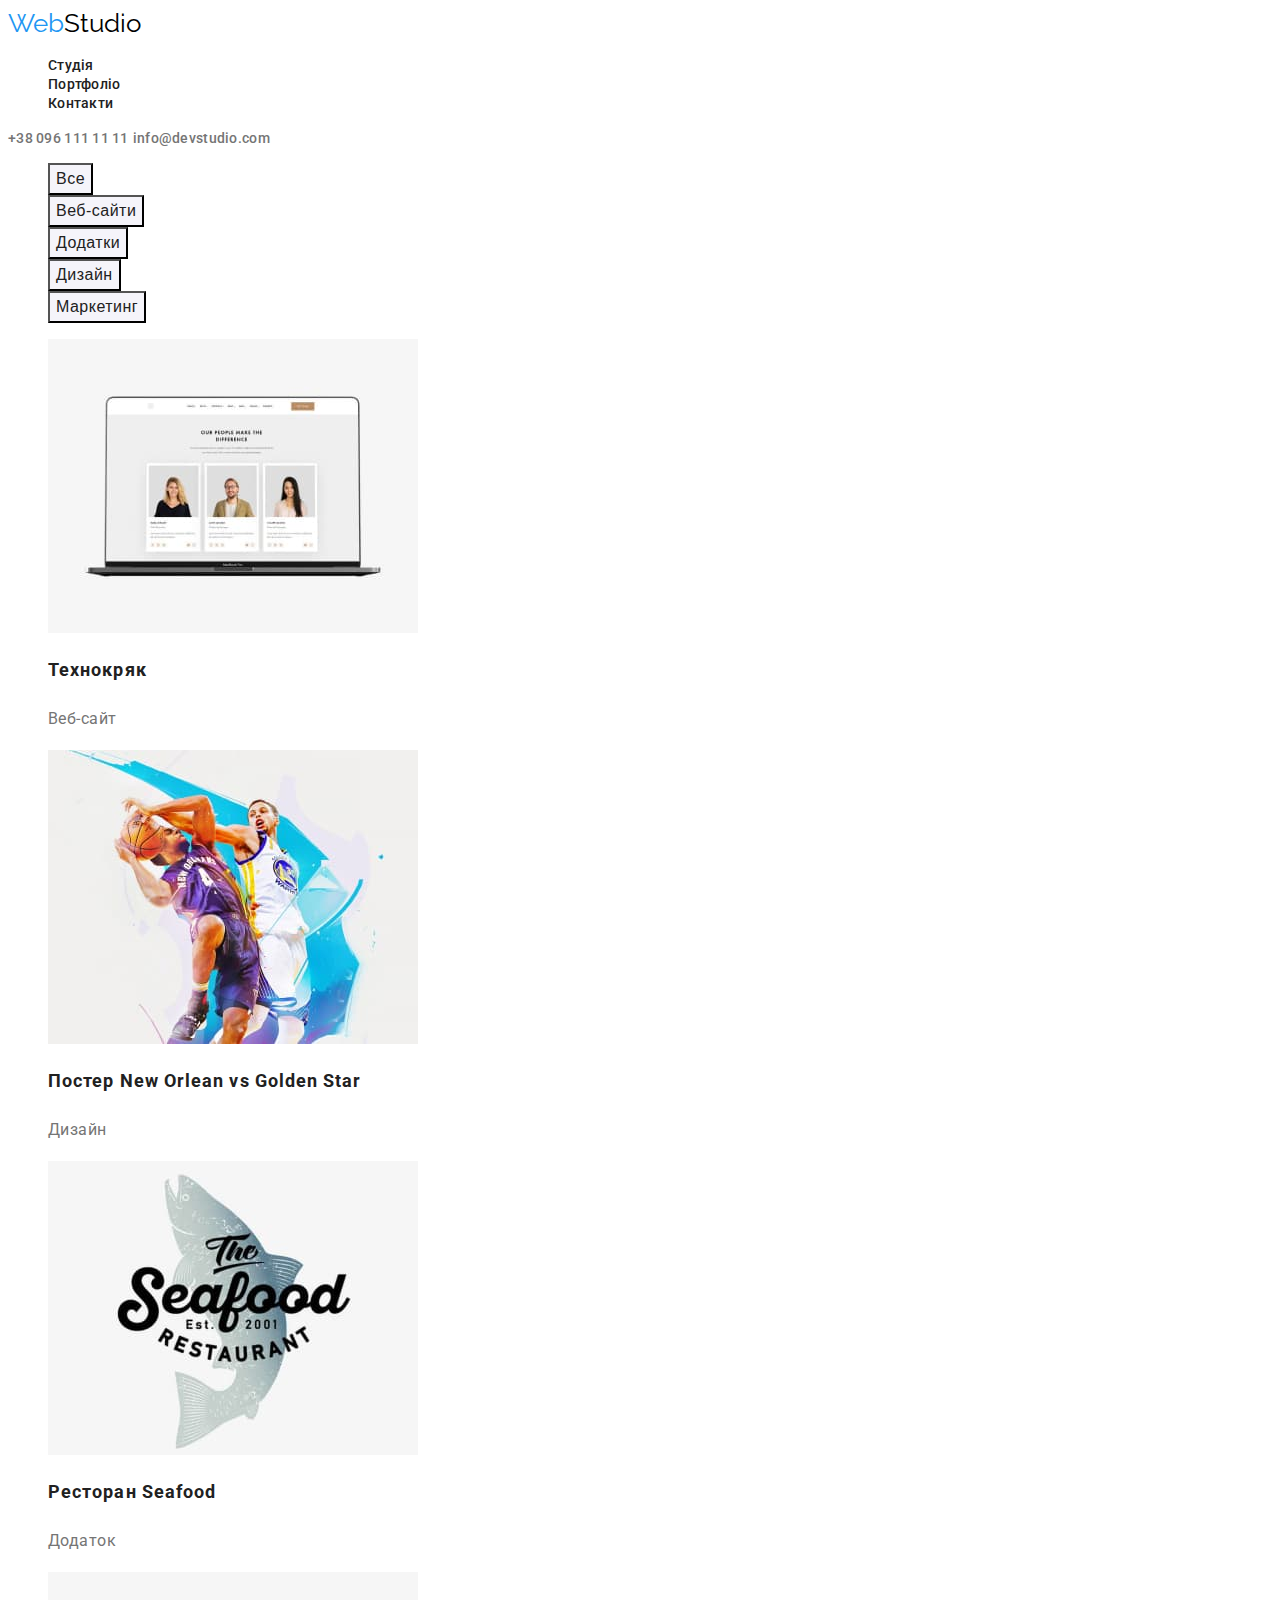
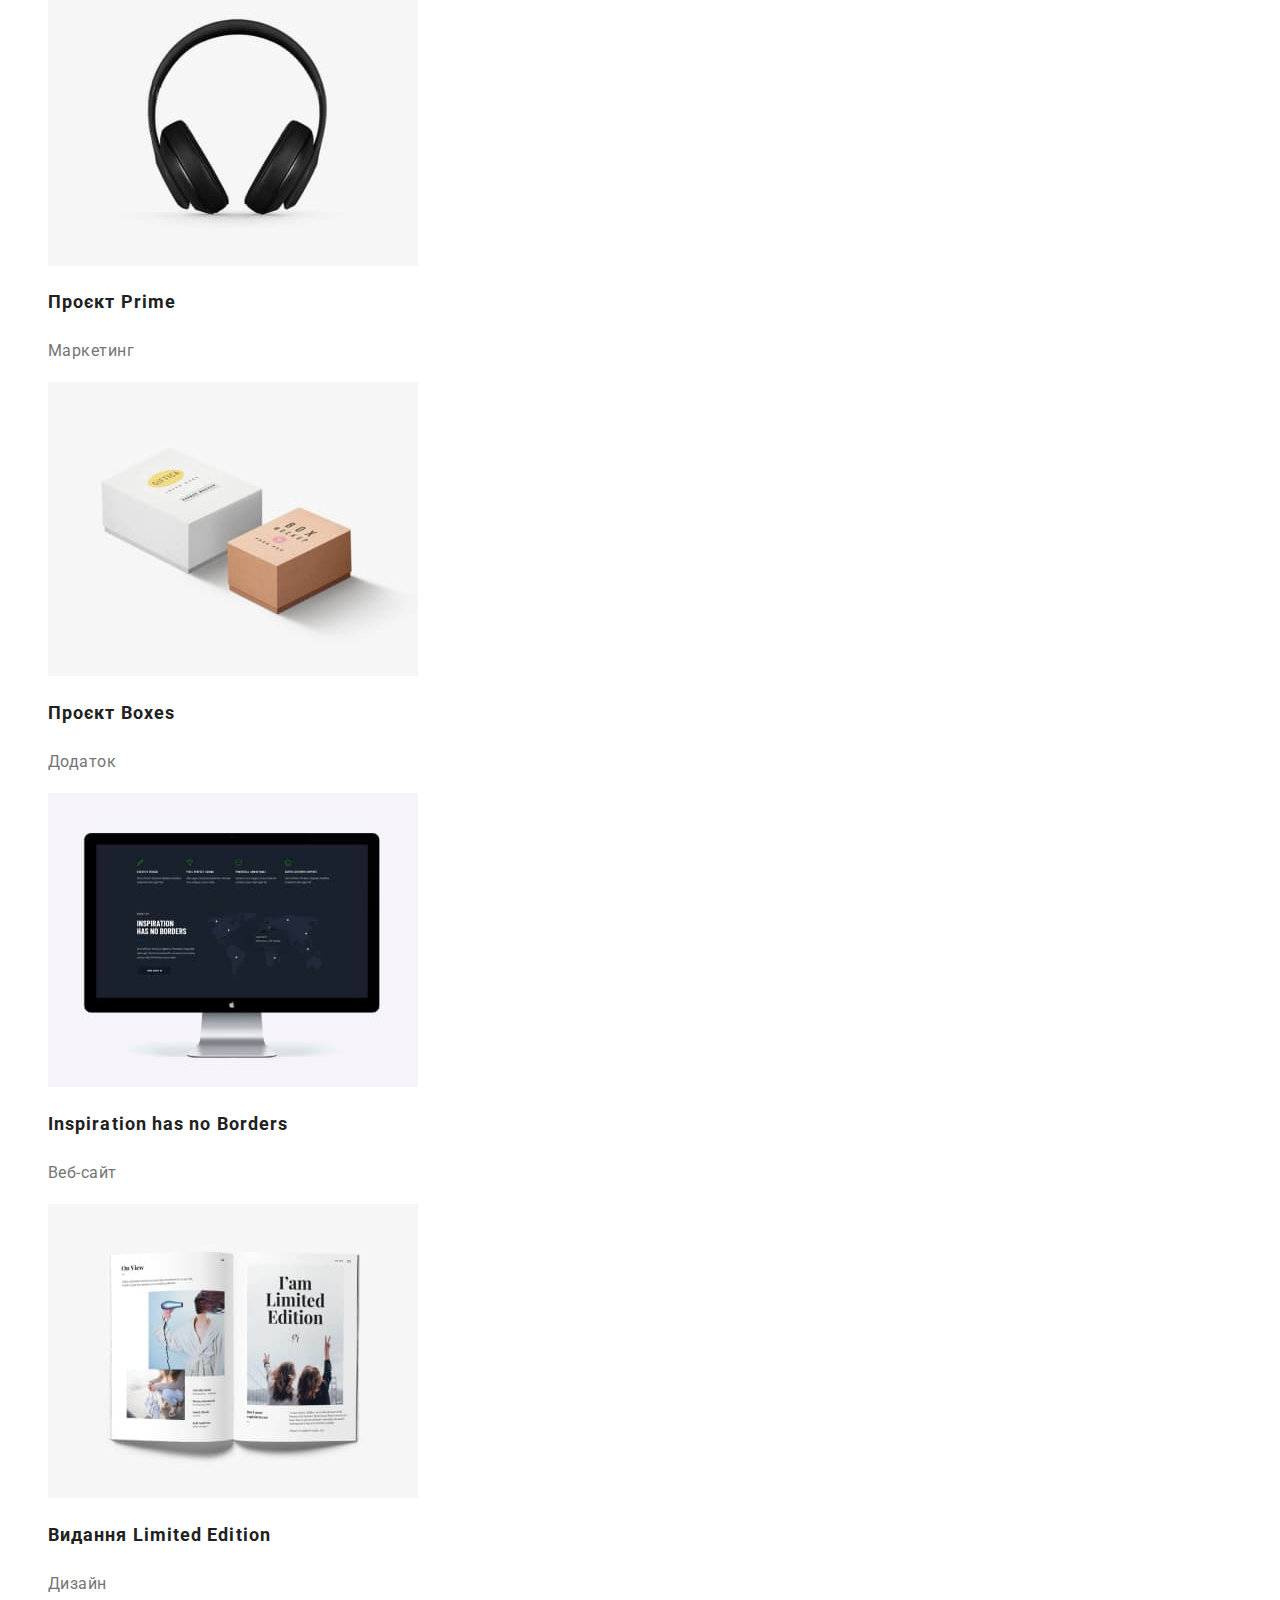
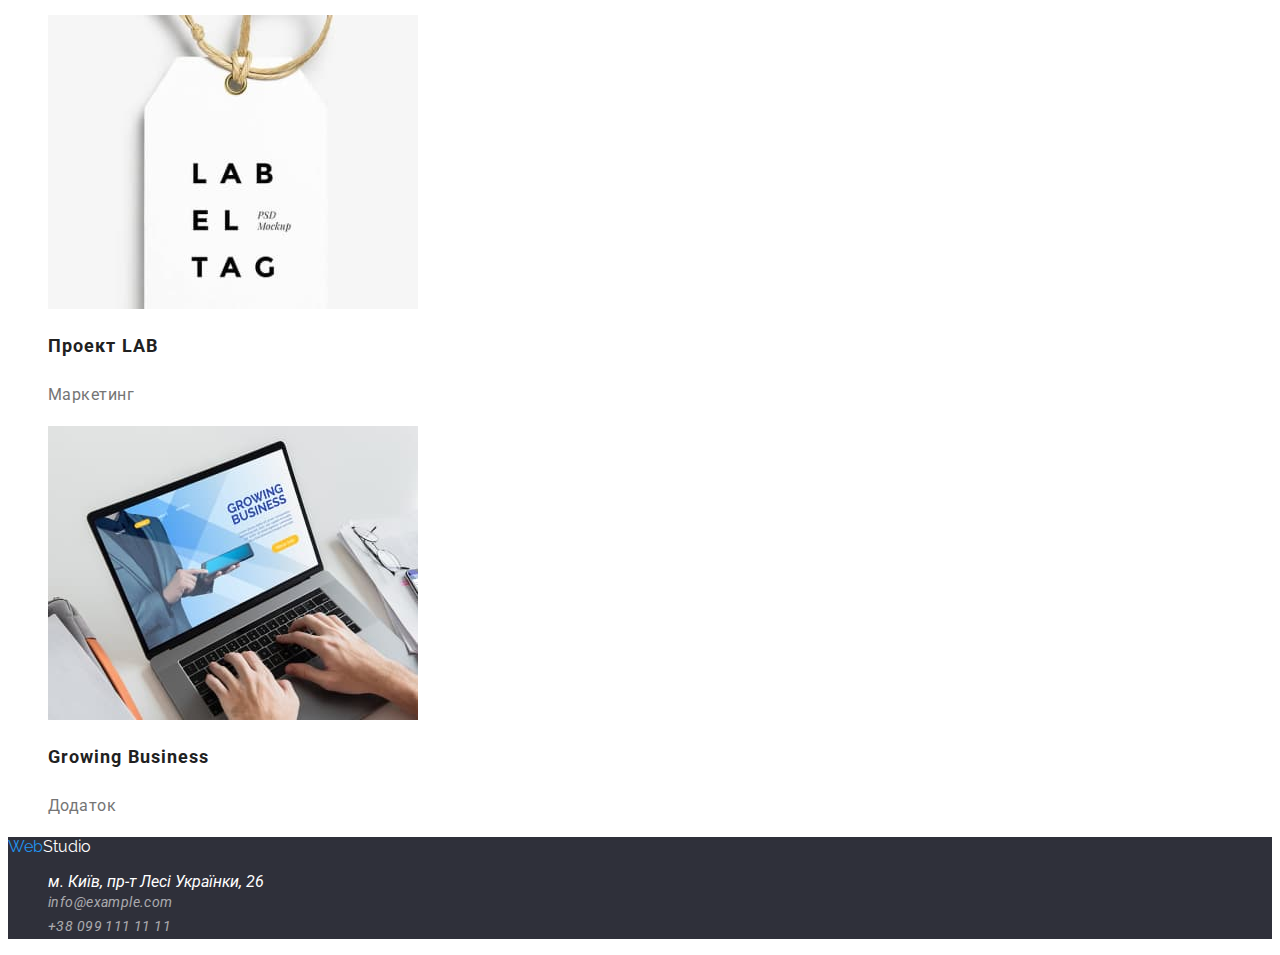
==== portfolio.html @ bb92b0ab "Add files via upload" ====
<!DOCTYPE html>
<html lang="uk">
<head>
    <meta charset="UTF-8">
    <meta http-equiv="X-UA-Compatible" content="IE=edge">
    <meta name="viewport" content="width=device-width, initial-scale=1.0">
    <title>WebStudio</title>
    <link rel="stylesheet" href="./css/styles.css">
    <link href="https://fonts.googleapis.com/css2?family=Raleway:wght@700&family=Roboto:wght@400;500;700;900&display=swap" rel="stylesheet">
</head>
<body>
    <header class="top-page">
        <nav class="page-nav">
            <a href="./index.html" class="logo"><span class="web">Web</span>Studio</a>
            <ul>
                <li><a class="item-nav" href="./index.html">Студія</a></li>
                <li><a class="item-nav" href="./portfolio.html">Портфоліо</a></li>
                <li><a class="item-nav" href="">Контакти</a></li>
            </ul>
        </nav>
        <a class="address-nav" href="tel:+380961111111">+38 096 111 11 11</a>
        <a class="address-nav" href="mailto:info@devstudio.com">info@devstudio.com</a>
    </header>
    <main>
        <section>
            <h1 class="projects">Проекти</h1>
            <ul>
                <li><button type="button" class="project-button">Все</button></li>
                <li><button type="button" class="project-button">Веб-сайти</button></li>
                <li><button type="button" class="project-button">Додатки</button></li>
                <li><button type="button" class="project-button">Дизайн</button></li>
                <li><button type="button" class="project-button">Маркетинг</button></li>

            </ul>
            <ul>
                <li>
                    <img src="./images/note (1).jpg" alt="computer">
                    <h2 class="project-name">Технокряк</h2>
                    <p class="project-text">Веб-сайт</p>
                </li>
                <li>
                    <img src="./images/basket.jpg" alt="basketball-team">
                    <h2 class="project-name">Постер New Orlean vs Golden Star</h2>
                    <p class="project-text">Дизайн</p>
                </li>
                <li>
                    <img src="./images/seafood.jpg" alt="seafood-restaurant">
                    <h2 class="project-name">Ресторан Seafood</h2>
                    <p class="project-text">Додаток</p>
                </li>
                <li>
                    <img src="./images/headphone.jpg" alt="headphone">
                    <h2 class="project-name">Проєкт Prime</h2>
                    <p class="project-text">Маркетинг</p>
                </li>
                <li>
                    <img src="./images/box.jpg" alt="boxes">
                    <h2 class="project-name">Проєкт Boxes</h2>
                    <p class="project-text">Додаток</p>
                </li>
                <li>
                    <img src="./images/screen.jpg" alt="screen">
                    <h2 class="project-name">Inspiration has no Borders</h2>
                    <p class="project-text">Веб-сайт</p>
                </li>
                <li>
                    <img src="./images/note (7).jpg" alt="journal">
                    <h2 class="project-name">Видання Limited Edition</h2>
                    <p class="project-text">Дизайн</p>
                </li>
                <li>
                    <img src="./images/journal.jpg" alt="label">
                    <h2 class="project-name">Проект LAB</h2>
                    <p class="project-text">Маркетинг</p>
                </li>
                <li>
                    <img src="./images/note (9).jpg" alt="computer">
                    <h2 class="project-name">Growing Business</h2>
                    <p class="project-text">Додаток</p>
                </li>
            </ul>
        </section>
    </main>
    <footer class="end-page">
        <a class="logo-footer" href="./index.html"><span class="web">Web</span>Studio</a>
        <div>
            <address>
                <ul>
                    <li><a class="address-f" href="">м. Київ, пр-т Лесі Українки, 26 </a></li>
                    <li><a class="address" href="mailto:info@example.com">info@example.com</a></li>
                    <li><a class="address" href="tell:+380991111111">+38 099 111 11 11</a></li>
                </ul>
            </address>
        </div>
    </footer> 
    
</body>
</html>
---- css/styles.css ----
:root{
    --text-color: #757575;
    --title-color:#212121;
    --main-background-color:#F5F5F5;
    --second-background-color:#F5F4FA;
    --brand-color: #2196F3;
    --brandnew-color: #2F303A;
    --hero-text-color: #FFFFFF;
    --logo-color:#000000;

}
ul{
    list-style: none;
}
.logo {
    color: var(--logo-color);
    text-decoration: none;
    font-family: 'Raleway';
    font-size: 26px;
    line-height: 1.2;
}
.web {
    color: var(--brand-color);
}
body{
    font-family: 'Roboto', sans-serif;
    color: var(--title-color);
}
/* header */

.item-nav {
    color: var(--title-color);
    text-decoration: none;
    font-weight: 500;
    font-size: 14px;
    line-height:1.14;
    letter-spacing: 0.02em;

}
.item-nav:hover,
.item-nav:focus{
    color: var(--brand-color);
}
.address-nav{
    color: var(--text-color);
    text-decoration: none;
    font-weight: 500;
    font-size: 14px;
    line-height:1.14;
    letter-spacing: 0.02em;

}
.address-nav:hover,
.address-nav:focus {
    color: var(--brand-color);
}
/* hero-page */
.hero-page {
    background-color: var(--brandnew-color)
}
.main-title {
    color: var(--hero-text-color);
    font-weight: 900;
    font-size: 44px;
    line-height: 1.36;
    text-align: center;
    letter-spacing: 0.06em;
    text-transform: uppercase;

}
.buy-button {
    color: var(--hero-text-color);
    background-color: var(--brand-color);
    font-weight: 700;
    font-size: 16px;
    line-height: 1.87;
    display: flex;
    align-items: center;
    text-align: center;
    letter-spacing: 0.06em;
}
/* main index*/
.features {
    display: none;
}
.feature {
    font-weight: 700;
    font-size: 14px;
    line-height: 1.14;
    letter-spacing: 0.03em;
    text-transform: uppercase;  
}
.description{
    font-size: 14px;
    line-height: 1.71;
    letter-spacing: 0.03em;
}
.example{
    font-weight: 700;
    font-size: 36px;
    line-height: 1.16;
    text-align: center;
    letter-spacing: 0.03em;
}
.team{
    font-weight: 700;
    font-size: 36px;
    line-height: 1.16;
    text-align: center;
    letter-spacing: 0.03em;
}
.person{
    font-weight: 500;
    font-size: 16px;
    line-height: 1.18;
    text-align: center;
    letter-spacing: 0.03em;
}
.position{
    font-weight: 500;
    font-size: 16px;
    line-height: 1.18;
    text-align: center;
    letter-spacing: 0.03em; 
}

.text {
    color: var(--text-color);
}
.title {
    color: var(--title-color);
}
/* footer */
.address{
    color: rgba(255, 255, 255, 0.6);
    text-decoration: none;
    font-size: 14px;
    line-height: 1.71;
    letter-spacing: 0.03em;

}
.address-f {
    text-decoration: none;
    color: var(--hero-text-color);
}
.end-page{
    background-color: var(--brandnew-color);
}
.logo-footer{
    text-decoration: none;
    color: var(--hero-text-color);
    font-family: 'Raleway'
    
}
.
/* портфоліо */

.projects{
    display: none;
}



.projects{
    display: none;
}
.text-button{
    color: var(--title-color);
}
.project-button {
    background-color: var(--second-background-color);
    color: var(--title-color);
    font-weight: 500;
    font-size: 16px;
    line-height: 1.62;
    text-align: center;
    letter-spacing: 0.03em;
    cursor: pointer;
}
.project-button:hover,
.project-button:focus {
    background-color: var(--brand-color);
    color: var(--hero-text-color);
}
.project-name{
    font-weight: 700;
    font-size: 18px;
    line-height: 36px;
    letter-spacing: 0.06em;
    color: var(--title-color);
}
.project-text{
    font-weight: 400;
    font-size: 16px;
    line-height: 30px;
    letter-spacing: 0.03em;
    color: var(--text-color);
}
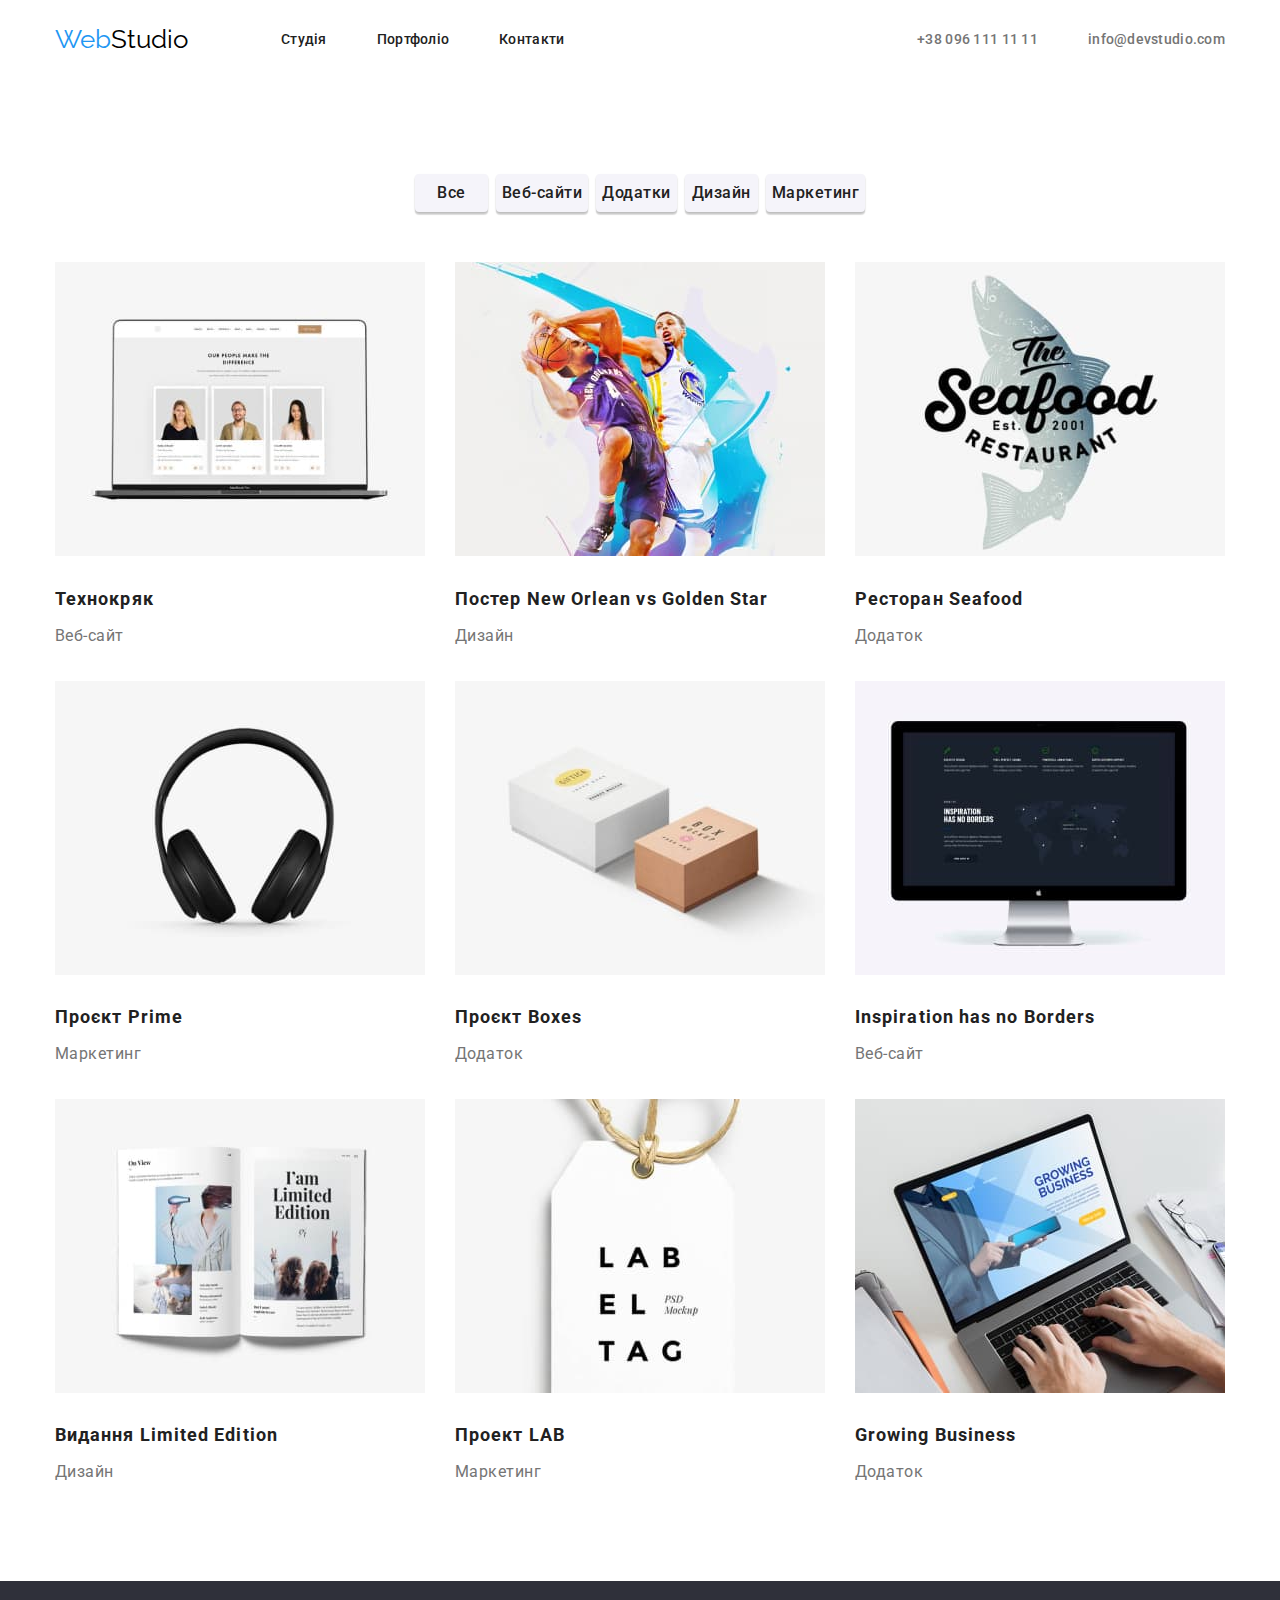
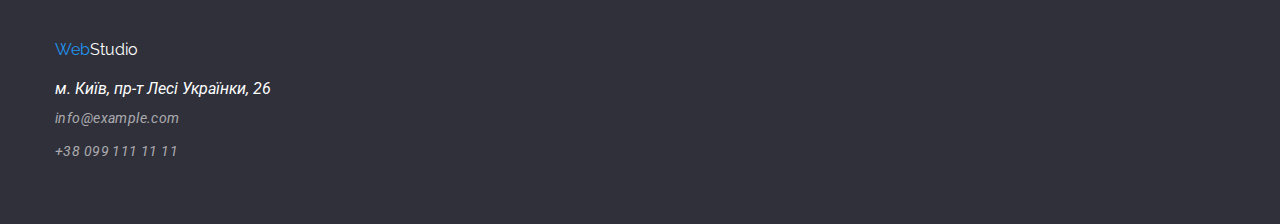
==== commit fbe98e1e: "доробив" ====
--- a/portfolio.html
+++ b/portfolio.html
@@ -5,92 +5,100 @@
     <meta http-equiv="X-UA-Compatible" content="IE=edge">
     <meta name="viewport" content="width=device-width, initial-scale=1.0">
     <title>WebStudio</title>
+    <link rel="stylesheet" href="https://cdnjs.cloudflare.com/ajax/libs/modern-normalize/1.1.0/modern-normalize.min.css">
+    <link href="https://fonts.googleapis.com/css2?family=Raleway:wght@700&family=Roboto:wght@400;500;700;900&display=swap" rel="stylesheet">
     <link rel="stylesheet" href="./css/styles.css">
-    <link href="https://fonts.googleapis.com/css2?family=Raleway:wght@700&family=Roboto:wght@400;500;700;900&display=swap" rel="stylesheet">
 </head>
 <body>
-    <header class="top-page">
-        <nav class="page-nav">
-            <a href="./index.html" class="logo"><span class="web">Web</span>Studio</a>
-            <ul>
-                <li><a class="item-nav" href="./index.html">Студія</a></li>
-                <li><a class="item-nav" href="./portfolio.html">Портфоліо</a></li>
-                <li><a class="item-nav" href="">Контакти</a></li>
+    <header class="header-page">
+        <div class="container">
+            <nav class="page-nav">
+                <a href="./index.html" class="logo"><span class="web">Web</span>Studio</a>
+                <ul class="list">
+                    <li class="nav-list"><a class="item" href="./index.html">Студія</a></li>
+                    <li class="nav-list"><a class="item" href="./portfolio.html">Портфоліо</a></li>
+                    <li class="nav-list"><a class="item" href="">Контакти</a></li>
+                </ul>
+            </nav>
+            <ul class="address">
+                <li class="address-list"><a class="address-nav" href="tel:+380961111111">+38 096 111 11 11</a></li>
+                <li class="address-list"><a class="address-nav" href="mailto:info@devstudio.com">info@devstudio.com</a></li>
             </ul>
-        </nav>
-        <a class="address-nav" href="tel:+380961111111">+38 096 111 11 11</a>
-        <a class="address-nav" href="mailto:info@devstudio.com">info@devstudio.com</a>
+        </div>
     </header>
     <main>
-        <section>
-            <h1 class="projects">Проекти</h1>
-            <ul>
-                <li><button type="button" class="project-button">Все</button></li>
-                <li><button type="button" class="project-button">Веб-сайти</button></li>
-                <li><button type="button" class="project-button">Додатки</button></li>
-                <li><button type="button" class="project-button">Дизайн</button></li>
-                <li><button type="button" class="project-button">Маркетинг</button></li>
+        <section class="section">
+            <div class="container">
+                <h1 class="projects">Проекти</h1>
+            <ul class="project-list">
+                <li class="item"><button type="button" class="project-button">Все</button></li>
+                <li class="item"><button type="button" class="project-button">Веб-сайти</button></li>
+                <li class="item"><button type="button" class="project-button">Додатки</button></li>
+                <li class="item"><button type="button" class="project-button">Дизайн</button></li>
+                <li class="item"><button type="button" class="project-button">Маркетинг</button></li>
 
             </ul>
-            <ul>
-                <li>
+            <ul class="picture-list">
+                <li class="picture">
                     <img src="./images/note (1).jpg" alt="computer">
                     <h2 class="project-name">Технокряк</h2>
                     <p class="project-text">Веб-сайт</p>
                 </li>
-                <li>
+                <li class="picture">
                     <img src="./images/basket.jpg" alt="basketball-team">
                     <h2 class="project-name">Постер New Orlean vs Golden Star</h2>
                     <p class="project-text">Дизайн</p>
                 </li>
-                <li>
+                <li class="picture">
                     <img src="./images/seafood.jpg" alt="seafood-restaurant">
                     <h2 class="project-name">Ресторан Seafood</h2>
                     <p class="project-text">Додаток</p>
                 </li>
-                <li>
+                <li class="picture">
                     <img src="./images/headphone.jpg" alt="headphone">
                     <h2 class="project-name">Проєкт Prime</h2>
                     <p class="project-text">Маркетинг</p>
                 </li>
-                <li>
+                <li class="picture">
                     <img src="./images/box.jpg" alt="boxes">
                     <h2 class="project-name">Проєкт Boxes</h2>
                     <p class="project-text">Додаток</p>
                 </li>
-                <li>
+                <li class="picture">
                     <img src="./images/screen.jpg" alt="screen">
                     <h2 class="project-name">Inspiration has no Borders</h2>
                     <p class="project-text">Веб-сайт</p>
                 </li>
-                <li>
+                <li class="picture">
                     <img src="./images/note (7).jpg" alt="journal">
                     <h2 class="project-name">Видання Limited Edition</h2>
                     <p class="project-text">Дизайн</p>
                 </li>
-                <li>
+                <li class="picture">
                     <img src="./images/journal.jpg" alt="label">
                     <h2 class="project-name">Проект LAB</h2>
                     <p class="project-text">Маркетинг</p>
                 </li>
-                <li>
+                <li class="picture">
                     <img src="./images/note (9).jpg" alt="computer">
                     <h2 class="project-name">Growing Business</h2>
                     <p class="project-text">Додаток</p>
                 </li>
             </ul>
         </section>
+            </div>
     </main>
     <footer class="end-page">
-        <a class="logo-footer" href="./index.html"><span class="web">Web</span>Studio</a>
-        <div>
-            <address>
-                <ul>
-                    <li><a class="address-f" href="">м. Київ, пр-т Лесі Українки, 26 </a></li>
-                    <li><a class="address" href="mailto:info@example.com">info@example.com</a></li>
-                    <li><a class="address" href="tell:+380991111111">+38 099 111 11 11</a></li>
-                </ul>
-            </address>
+        <div class="container footer">
+            <a class="logo-footer" href="./index.html"><span class="web">Web</span>Studio</a>
+                <address>
+                    <ul class="list">
+                        <li class="list-address"><a class="address-f" href="">м. Київ, пр-т Лесі Українки, 26 </a></li>
+                        <li class="list-address"><a class="address-footer" href="mailto:info@example.com">info@example.com</a></li>
+                        <li class="list-address"><a class="address-footer" href="tell:+380991111111">+38 099 111 11 11</a></li>
+                    </ul>
+                </address>
+    
         </div>
     </footer> 
     
--- a/css/styles.css
+++ b/css/styles.css
@@ -10,9 +10,32 @@
 
 }
 ul{
+    padding: 0;
+    margin: 0;
     list-style: none;
 }
+
+body{
+    font-family: 'Roboto', sans-serif;
+    color: var(--title-color);
+}
+/* container */
+.container{
+    width: 1200px;
+    padding-left: 15px;
+    padding-right: 15px;
+    margin-left: auto;
+    margin-right: auto;
+    padding: 0, 15px;
+
+    /* outline: solid tomato; */
+
+}
+/* шапка */
+/* logo */
 .logo {
+
+    margin-right: 93px;
     color: var(--logo-color);
     text-decoration: none;
     font-family: 'Raleway';
@@ -22,13 +45,36 @@
 .web {
     color: var(--brand-color);
 }
-body{
-    font-family: 'Roboto', sans-serif;
-    color: var(--title-color);
-}
-/* header */
-
-.item-nav {
+
+.header-page {
+    padding-top: 24px;
+    padding-bottom: 25px;
+    display: flex;
+    align-items: center;
+}
+.header-page .container {
+    display: flex;
+    align-items: center;
+}
+/* навігація */
+.page-nav {
+    display: flex;
+    align-items: center;
+}
+.page-nav .list {
+    display: flex;
+}
+.address .address-list + .address-list {
+    margin-left: 50px;
+}
+.address {
+    display: flex;
+    margin-left: auto;
+}
+.list .nav-list + .nav-list {
+    margin-left: 50px;
+}
+.item {
     color: var(--title-color);
     text-decoration: none;
     font-weight: 500;
@@ -37,10 +83,11 @@
     letter-spacing: 0.02em;
 
 }
-.item-nav:hover,
-.item-nav:focus{
+.page-nav .item:hover,
+.page-nav .item:focus{
     color: var(--brand-color);
 }
+
 .address-nav{
     color: var(--text-color);
     text-decoration: none;
@@ -54,61 +101,115 @@
 .address-nav:focus {
     color: var(--brand-color);
 }
+
+
 /* hero-page */
-.hero-page {
-    background-color: var(--brandnew-color)
-}
-.main-title {
+.hero {
+    background-color: var(--brandnew-color);
+    text-align: center;
+    
+}
+.hero .title {
+    margin-top: 0;
+    margin-bottom: 30px;
+
     color: var(--hero-text-color);
     font-weight: 900;
     font-size: 44px;
     line-height: 1.36;
-    text-align: center;
     letter-spacing: 0.06em;
     text-transform: uppercase;
 
 }
 .buy-button {
-    color: var(--hero-text-color);
-    background-color: var(--brand-color);
-    font-weight: 700;
-    font-size: 16px;
-    line-height: 1.87;
-    display: flex;
-    align-items: center;
-    text-align: center;
     letter-spacing: 0.06em;
+    font-weight: 700;
+    font-size: 16px;
+    line-height: 30px;
+    
+    width: 216px;
+    min-height: 50px;
+    
+    color: var(--hero-text-color);
+    border: transparent;
+    background: var(--brand-color);
+    box-shadow: 0px 4px 4px rgba(0, 0, 0, 0.15);
+    border-radius: 4px;
 }
 /* main index*/
+.section {
+    padding-top: 94px;
+    padding-bottom: 94px;
+}
 .features {
     display: none;
 }
-.feature {
-    font-weight: 700;
-    font-size: 14px;
-    line-height: 1.14;
-    letter-spacing: 0.03em;
-    text-transform: uppercase;  
-}
-.description{
-    font-size: 14px;
-    line-height: 1.71;
-    letter-spacing: 0.03em;
-}
-.example{
+.text {
+    margin-top: 0;
+    margin-bottom: 0;
+    color: var(--text-color);
+}
+.features-item:not(:last-child){
+    margin-right: 30px;
+}
+.features-item .text{
+    font-weight: 400;
+    font-size: 14px;
+    line-height: 24px;
+    letter-spacing: 0.03em
+}
+.features-item .title {
+    margin-top: 0px;
+    margin-bottom: 10px;
+    
+    font-weight: 700;
+    font-size: 14px;
+    line-height: 16px;
+    letter-spacing: 0.03em;
+    text-transform: uppercase;
+
+
+    color: var(--title-color);
+}
+.features-list {
+    display: flex;
+}
+.title-example{
+    margin-top: 0px;
+    margin-bottom: 50px;
+
     font-weight: 700;
     font-size: 36px;
     line-height: 1.16;
     text-align: center;
     letter-spacing: 0.03em;
 }
-.team{
+.list-example {
+    display: flex;
+}
+.item-example + .item-example {
+    margin-left: 30px;
+}
+.background{
+    background-color: var(--second-background-color);
+}
+
+.title-team{
+    margin-top: 0;
+    margin-bottom: 50px;
+
     font-weight: 700;
     font-size: 36px;
     line-height: 1.16;
     text-align: center;
     letter-spacing: 0.03em;
 }
+.list-team{
+    display: flex;
+}
+.item-team + .item-team {
+    margin-left: 30px;
+}
 .person{
     font-weight: 500;
     font-size: 16px;
@@ -123,21 +224,21 @@
     text-align: center;
     letter-spacing: 0.03em; 
 }
-
-.text {
-    color: var(--text-color);
-}
-.title {
-    color: var(--title-color);
-}
 /* footer */
-.address{
+.footer{
+    padding-top: 60px;
+    padding-bottom: 60px;
+}
+.address-footer{
     color: rgba(255, 255, 255, 0.6);
     text-decoration: none;
     font-size: 14px;
     line-height: 1.71;
     letter-spacing: 0.03em;
 
+}
+.list-address:not(:last-child) {
+    margin-bottom: 9px;
 }
 .address-f {
     text-decoration: none;
@@ -147,42 +248,74 @@
     background-color: var(--brandnew-color);
 }
 .logo-footer{
+    display: inline-block;
+    margin-bottom: 20px;
+
     text-decoration: none;
     color: var(--hero-text-color);
     font-family: 'Raleway'
     
 }
-.
 /* портфоліо */
-
 .projects{
     display: none;
 }
-
-
-
-.projects{
-    display: none;
-}
-.text-button{
-    color: var(--title-color);
-}
+.project-list {
+    margin-bottom: 50px;
+    display: flex;
+    justify-content: center;
+}
+
 .project-button {
+    display: inline-block;
+    min-width: 73px;
+    min-height: 38px;
+
+    border: transparent;
     background-color: var(--second-background-color);
     color: var(--title-color);
+
     font-weight: 500;
     font-size: 16px;
     line-height: 1.62;
     text-align: center;
     letter-spacing: 0.03em;
     cursor: pointer;
+    box-shadow: 0px 3px 1px rgba(0, 0, 0, 0.1), 0px 1px 2px rgba(0, 0, 0, 0.08), 0px 2px 2px rgba(0, 0, 0, 0.12);
+    border-radius: 4px;
+}
+.project-list .item + .item {
+    margin-left: 8px;
 }
 .project-button:hover,
 .project-button:focus {
     background-color: var(--brand-color);
     color: var(--hero-text-color);
 }
+
+.picture {
+    width: 370px;
+    margin-right: 30px;
+    margin-bottom: 30px;
+}
+.picture:nth-child(3n){
+    margin-right: 0;
+}
+.picture:nth-last-child(-n + 3){
+    margin-bottom: 0;
+}
+
+
+.picture-list{
+
+    display: flex;
+    flex-wrap: wrap;
+}
 .project-name{
+    display: inline-block;
+    margin-top: 20px;
+    margin-bottom: 4px;
+
     font-weight: 700;
     font-size: 18px;
     line-height: 36px;
@@ -190,9 +323,13 @@
     color: var(--title-color);
 }
 .project-text{
+    margin-top: 0;
+    margin-bottom: 0;
+
+    
     font-weight: 400;
     font-size: 16px;
     line-height: 30px;
     letter-spacing: 0.03em;
     color: var(--text-color);
-}+}
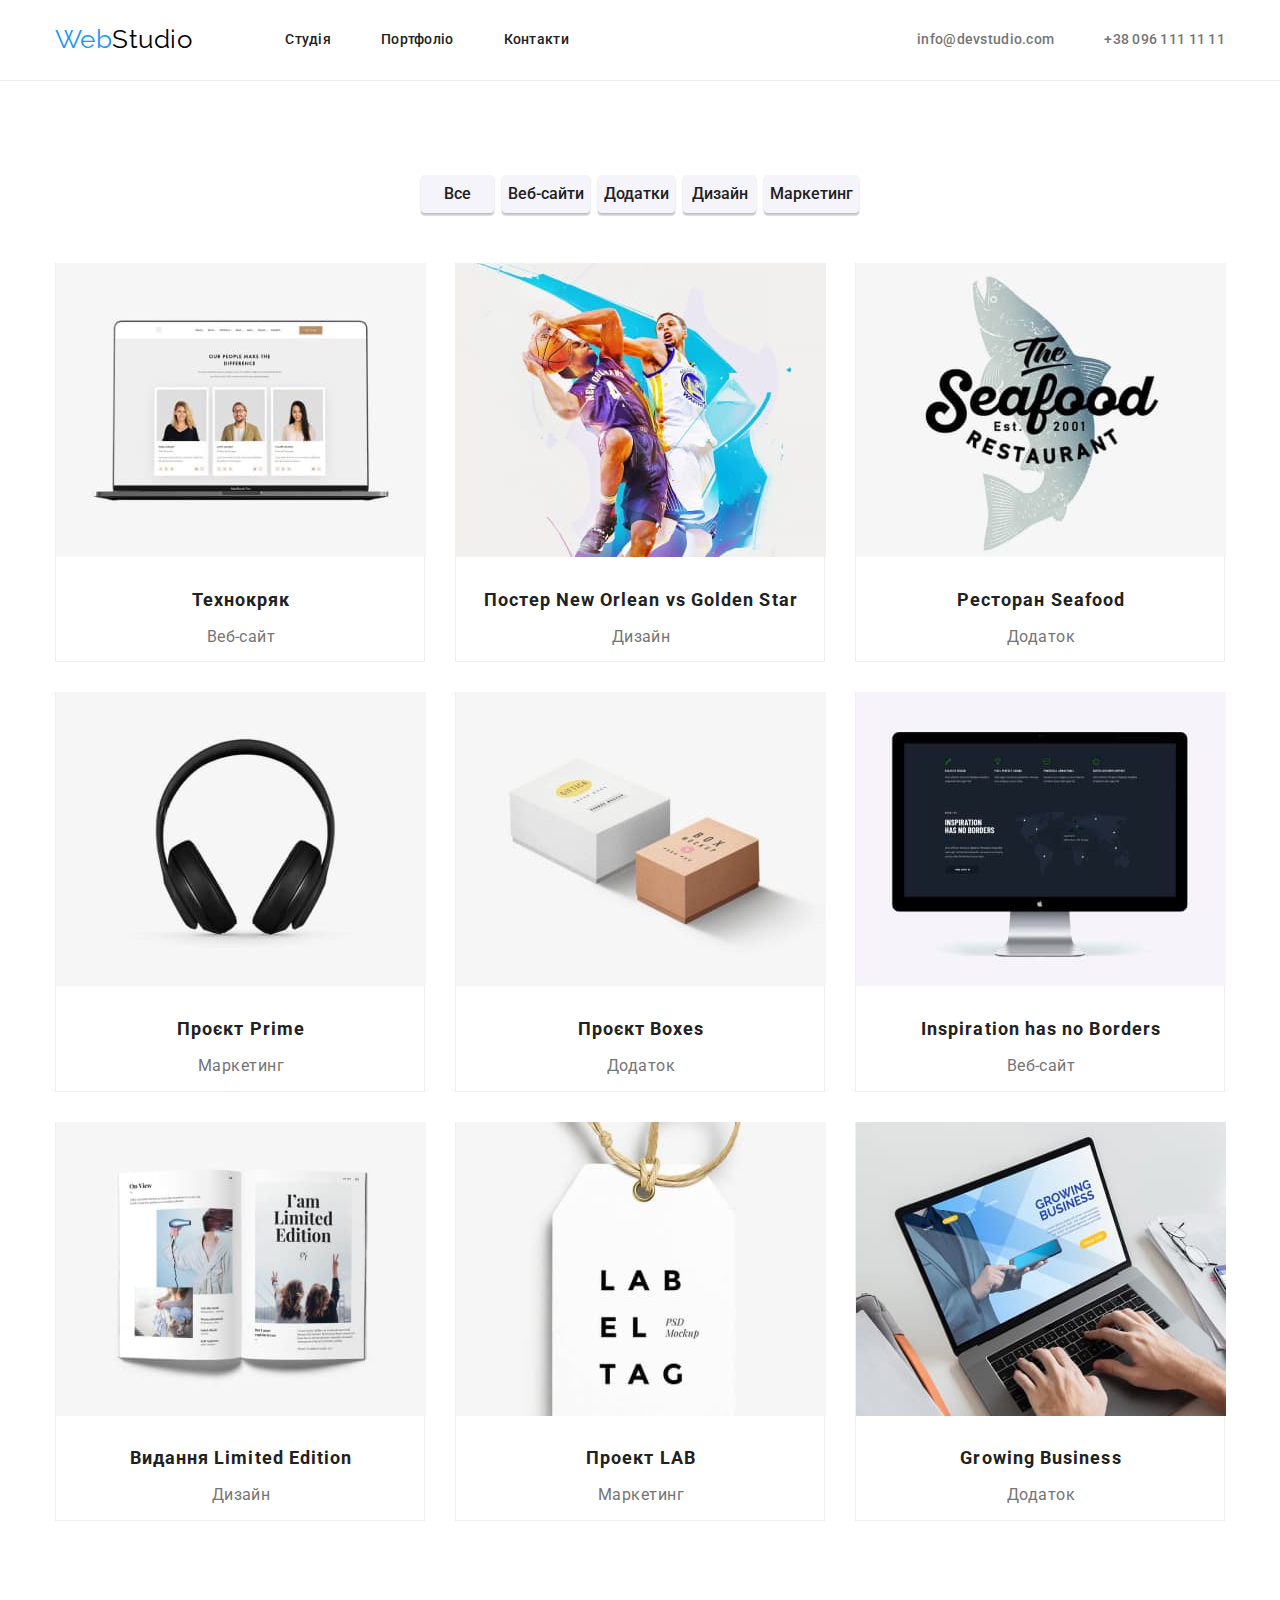
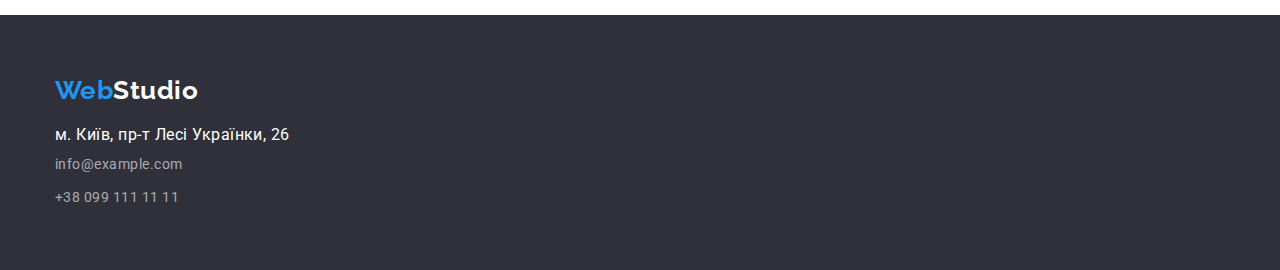
==== commit 24e13e76: "доробив дз" ====
--- a/portfolio.html
+++ b/portfolio.html
@@ -17,19 +17,21 @@
                 <ul class="list">
                     <li class="nav-list"><a class="item" href="./index.html">Студія</a></li>
                     <li class="nav-list"><a class="item" href="./portfolio.html">Портфоліо</a></li>
-                    <li class="nav-list"><a class="item" href="">Контакти</a></li>
+                    <li class="nav-list"><a class="item" href="#">Контакти</a></li>
                 </ul>
             </nav>
             <ul class="address">
+                <li class="address-list"><a class="address-nav" href="mailto:info@devstudio.com">info@devstudio.com</a></li>
                 <li class="address-list"><a class="address-nav" href="tel:+380961111111">+38 096 111 11 11</a></li>
-                <li class="address-list"><a class="address-nav" href="mailto:info@devstudio.com">info@devstudio.com</a></li>
             </ul>
         </div>
+        <div class="line"></div>
     </header>
+    <div class="line"></div>
     <main>
         <section class="section">
             <div class="container">
-                <h1 class="projects">Проекти</h1>
+                <h1 class="visually-hidden">Проекти</h1>
             <ul class="project-list">
                 <li class="item"><button type="button" class="project-button">Все</button></li>
                 <li class="item"><button type="button" class="project-button">Веб-сайти</button></li>
@@ -40,50 +42,69 @@
             </ul>
             <ul class="picture-list">
                 <li class="picture">
-                    <img src="./images/note (1).jpg" alt="computer">
-                    <h2 class="project-name">Технокряк</h2>
-                    <p class="project-text">Веб-сайт</p>
+                    <a class="project-item" target="_blank" rel="noopener noreferrer nofollow" href="#">
+                        <img width="370" src="./images/note(1).jpg" alt="комп'ютер">
+                        <h2 class="project-name">Технокряк</h2>
+                        <p class="project-text">Веб-сайт</p>
+                    </a>
                 </li>
                 <li class="picture">
-                    <img src="./images/basket.jpg" alt="basketball-team">
-                    <h2 class="project-name">Постер New Orlean vs Golden Star</h2>
-                    <p class="project-text">Дизайн</p>
+                    <a class="project-item" target="_blank" rel="noopener noreferrer nofollow" href="#">
+                        <img width="370" src="./images/basket.jpg" alt="баскетбольна-команда">
+                        <h2 class="project-name">Постер New Orlean vs Golden Star</h2>
+                        <p class="project-text">Дизайн</p>
+                    </a>
                 </li>
                 <li class="picture">
-                    <img src="./images/seafood.jpg" alt="seafood-restaurant">
-                    <h2 class="project-name">Ресторан Seafood</h2>
-                    <p class="project-text">Додаток</p>
+                    <a class="project-item" target="_blank" rel="noopener noreferrer nofollow" href="#">
+                        <img width="370" src="./images/seafood.jpg" alt="ресторан">
+                        <h2 class="project-name">Ресторан Seafood</h2>
+                        <p class="project-text">Додаток</p>
+                    </a>
                 </li>
                 <li class="picture">
-                    <img src="./images/headphone.jpg" alt="headphone">
-                    <h2 class="project-name">Проєкт Prime</h2>
-                    <p class="project-text">Маркетинг</p>
+                    <a class="project-item" target="_blank" rel="noopener noreferrer nofollow" href="#">
+                        <img width="370" src="./images/headphone.jpg" alt="навушники">
+                        <h2 class="project-name">Проєкт Prime</h2>
+                        <p class="project-text">Маркетинг</p>
+                    </a>
                 </li>
                 <li class="picture">
-                    <img src="./images/box.jpg" alt="boxes">
-                    <h2 class="project-name">Проєкт Boxes</h2>
-                    <p class="project-text">Додаток</p>
+                    <a class="project-item" target="_blank" rel="noopener noreferrer nofollow" href="#">
+                        <img width="370" src="./images/box.jpg" alt="коробки">
+                        <h2 class="project-name">Проєкт Boxes</h2>
+                        <p class="project-text">Додаток</p>
+                    </a>
                 </li>
                 <li class="picture">
-                    <img src="./images/screen.jpg" alt="screen">
-                    <h2 class="project-name">Inspiration has no Borders</h2>
-                    <p class="project-text">Веб-сайт</p>
+                    <a class="project-item" target="_blank" rel="noopener noreferrer nofollow" href="#">
+                        <img width="370" src="./images/screen.jpg" alt="екран">
+                        <h2 class="project-name">Inspiration has no Borders</h2>
+                        <p class="project-text">Веб-сайт</p>
+                    </a>
                 </li>
                 <li class="picture">
-                    <img src="./images/note (7).jpg" alt="journal">
-                    <h2 class="project-name">Видання Limited Edition</h2>
-                    <p class="project-text">Дизайн</p>
+                    <a class="project-item" target="_blank" rel="noopener noreferrer nofollow" href="#">
+                        <img width="370" src="./images/note(7).jpg" alt="журнал">
+                        <h2 class="project-name">Видання Limited Edition</h2>
+                        <p class="project-text">Дизайн</p>
+                    </a>
                 </li>
                 <li class="picture">
-                    <img src="./images/journal.jpg" alt="label">
-                    <h2 class="project-name">Проект LAB</h2>
-                    <p class="project-text">Маркетинг</p>
+                    <a class="project-item" target="_blank" rel="noopener noreferrer nofollow" href="#">
+                        <img width="370" src="./images/journal.jpg" alt="лейбл">
+                        <h2 class="project-name">Проект LAB</h2>
+                        <p class="project-text">Маркетинг</p>
+                    </a>
                 </li>
                 <li class="picture">
-                    <img src="./images/note (9).jpg" alt="computer">
-                    <h2 class="project-name">Growing Business</h2>
-                    <p class="project-text">Додаток</p>
+                    <a class="project-item" target="_blank" rel="noopener noreferrer nofollow" href="#">
+                        <img width="370" src="./images/note(9).jpg" alt="комп'ютер">
+                        <h2 class="project-name">Growing Business</h2>
+                        <p class="project-text">Додаток</p>
+                    </a>
                 </li>
+            </ul>
             </ul>
         </section>
             </div>
@@ -95,7 +116,7 @@
                     <ul class="list">
                         <li class="list-address"><a class="address-f" href="">м. Київ, пр-т Лесі Українки, 26 </a></li>
                         <li class="list-address"><a class="address-footer" href="mailto:info@example.com">info@example.com</a></li>
-                        <li class="list-address"><a class="address-footer" href="tell:+380991111111">+38 099 111 11 11</a></li>
+                        <li class="list-address"><a class="address-footer" href="tel:+380991111111">+38 099 111 11 11</a></li>
                     </ul>
                 </address>
     
@@ -103,4 +124,4 @@
     </footer> 
     
 </body>
-</html>+</html>
--- a/css/styles.css
+++ b/css/styles.css
@@ -4,21 +4,37 @@
     --main-background-color:#F5F5F5;
     --second-background-color:#F5F4FA;
     --brand-color: #2196F3;
+    --second-brand-color: #188CE8;
     --brandnew-color: #2F303A;
     --hero-text-color: #FFFFFF;
     --logo-color:#000000;
-
+    --grey-color: #EEEEEE;
+    --top-line-color: #ECECEC;
+}
+body{
+    font-family: 'Roboto', sans-serif;
+    color: var(--title-color);
+    letter-spacing: 0.03em;
+    color: var(--main-background-color);
+    color: var(--title-color);
 }
 ul{
     padding: 0;
     margin: 0;
     list-style: none;
 }
-
-body{
-    font-family: 'Roboto', sans-serif;
-    color: var(--title-color);
-}
+.visually-hidden {
+    position: absolute;
+      white-space: nowrap;
+      width: 1px;
+      height: 1px;
+      overflow: hidden;
+      border: 0;
+      padding: 0;
+      clip: rect(0 0 0 0);
+      clip-path: inset(50%);
+      margin: -1px;
+  } 
 /* container */
 .container{
     width: 1200px;
@@ -31,6 +47,19 @@
     /* outline: solid tomato; */
 
 }
+/* акцент */
+.web,
+.page-nav,
+.item:hover,
+.page-nav,
+.item:focus,
+.address-nav:hover,
+.address-nav:focus,
+.address-footer:hover,
+.address-footer:focus{
+    color: var(--brand-color);
+}
+
 /* шапка */
 /* logo */
 .logo {
@@ -38,19 +67,19 @@
     margin-right: 93px;
     color: var(--logo-color);
     text-decoration: none;
-    font-family: 'Raleway';
+    font-family: 'Raleway', sans-serif;
     font-size: 26px;
     line-height: 1.2;
 }
-.web {
-    color: var(--brand-color);
-}
+
 
 .header-page {
     padding-top: 24px;
     padding-bottom: 25px;
     display: flex;
     align-items: center;
+
+    border-bottom: 1px solid var(--top-line-color)
 }
 .header-page .container {
     display: flex;
@@ -83,10 +112,6 @@
     letter-spacing: 0.02em;
 
 }
-.page-nav .item:hover,
-.page-nav .item:focus{
-    color: var(--brand-color);
-}
 
 .address-nav{
     color: var(--text-color);
@@ -97,10 +122,10 @@
     letter-spacing: 0.02em;
 
 }
-.address-nav:hover,
-.address-nav:focus {
-    color: var(--brand-color);
-}
+/* .line{
+    border-bottom: 1px solid var(--top-line-color)
+} */
+
 
 
 /* hero-page */
@@ -110,8 +135,13 @@
     
 }
 .hero .title {
+
+    width: 694px;
+    margin: 0 auto 30px auto;
+    /* margin-left: auto;
+    margin-right: auto;
     margin-top: 0;
-    margin-bottom: 30px;
+    margin-bottom: 30px; */
 
     color: var(--hero-text-color);
     font-weight: 900;
@@ -125,8 +155,9 @@
     letter-spacing: 0.06em;
     font-weight: 700;
     font-size: 16px;
-    line-height: 30px;
-    
+    line-height: 1.87;
+    
+    cursor: pointer;
     width: 216px;
     min-height: 50px;
     
@@ -136,14 +167,16 @@
     box-shadow: 0px 4px 4px rgba(0, 0, 0, 0.15);
     border-radius: 4px;
 }
+.buy-button:hover{
+    background: var(--second-brand-color);
+    box-shadow: 0px 4px 4px rgba(0, 0, 0, 0.15);
+    border-radius: 4px;
+}
 /* main index*/
 .section {
     padding-top: 94px;
     padding-bottom: 94px;
 }
-.features {
-    display: none;
-}
 .text {
     margin-top: 0;
     margin-bottom: 0;
@@ -155,8 +188,7 @@
 .features-item .text{
     font-weight: 400;
     font-size: 14px;
-    line-height: 24px;
-    letter-spacing: 0.03em
+    line-height: 1.71;
 }
 .features-item .title {
     margin-top: 0px;
@@ -164,8 +196,7 @@
     
     font-weight: 700;
     font-size: 14px;
-    line-height: 16px;
-    letter-spacing: 0.03em;
+    line-height: 1.14;
     text-transform: uppercase;
 
 
@@ -182,7 +213,6 @@
     font-size: 36px;
     line-height: 1.16;
     text-align: center;
-    letter-spacing: 0.03em;
 }
 .list-example {
     display: flex;
@@ -195,6 +225,8 @@
 }
 
 .title-team{
+    background-color: var(--second-background-color);
+
     margin-top: 0;
     margin-bottom: 50px;
 
@@ -202,10 +234,16 @@
     font-size: 36px;
     line-height: 1.16;
     text-align: center;
-    letter-spacing: 0.03em;
 }
 .list-team{
     display: flex;
+}
+.item-team{
+    padding-bottom: 30px;
+    background-color: var(--hero-text-color);
+    box-shadow: 0px 1px 3px rgba(0, 0, 0, 0.12), 0px 1px 1px rgba(0, 0, 0, 0.14), 0px 2px 1px rgba(0, 0, 0, 0.2);
+    border-radius: 0px 0px 4px 4px;
+
 }
 .item-team + .item-team {
     margin-left: 30px;
@@ -215,14 +253,12 @@
     font-size: 16px;
     line-height: 1.18;
     text-align: center;
-    letter-spacing: 0.03em;
 }
 .position{
     font-weight: 500;
     font-size: 16px;
     line-height: 1.18;
-    text-align: center;
-    letter-spacing: 0.03em; 
+    text-align: center; 
 }
 /* footer */
 .footer{
@@ -234,8 +270,11 @@
     text-decoration: none;
     font-size: 14px;
     line-height: 1.71;
-    letter-spacing: 0.03em;
-
+
+}
+
+.list-address {
+    font-style: normal;
 }
 .list-address:not(:last-child) {
     margin-bottom: 9px;
@@ -248,18 +287,19 @@
     background-color: var(--brandnew-color);
 }
 .logo-footer{
+    font-weight: 700;
+    font-size: 26px;
+    line-height: 1.19;
+
     display: inline-block;
     margin-bottom: 20px;
 
     text-decoration: none;
     color: var(--hero-text-color);
-    font-family: 'Raleway'
+    font-family: 'Raleway', sans-serif
     
 }
 /* портфоліо */
-.projects{
-    display: none;
-}
 .project-list {
     margin-bottom: 50px;
     display: flex;
@@ -279,7 +319,6 @@
     font-size: 16px;
     line-height: 1.62;
     text-align: center;
-    letter-spacing: 0.03em;
     cursor: pointer;
     box-shadow: 0px 3px 1px rgba(0, 0, 0, 0.1), 0px 1px 2px rgba(0, 0, 0, 0.08), 0px 2px 2px rgba(0, 0, 0, 0.12);
     border-radius: 4px;
@@ -294,6 +333,10 @@
 }
 
 .picture {
+    border-left: 1px solid var(--grey-color);
+    border-right: 1px solid var(--grey-color); 
+
+    border-bottom: 1px solid var(--grey-color);
     width: 370px;
     margin-right: 30px;
     margin-bottom: 30px;
@@ -307,6 +350,7 @@
 
 
 .picture-list{
+    text-align: center;
 
     display: flex;
     flex-wrap: wrap;
@@ -318,7 +362,7 @@
 
     font-weight: 700;
     font-size: 18px;
-    line-height: 36px;
+    line-height: 2;
     letter-spacing: 0.06em;
     color: var(--title-color);
 }
@@ -329,7 +373,13 @@
     
     font-weight: 400;
     font-size: 16px;
-    line-height: 30px;
-    letter-spacing: 0.03em;
+    line-height: 1.87;
     color: var(--text-color);
 }
+.project-item {
+    display: inline-block;
+
+    padding-bottom: 10px;
+
+    text-decoration: none;
+}
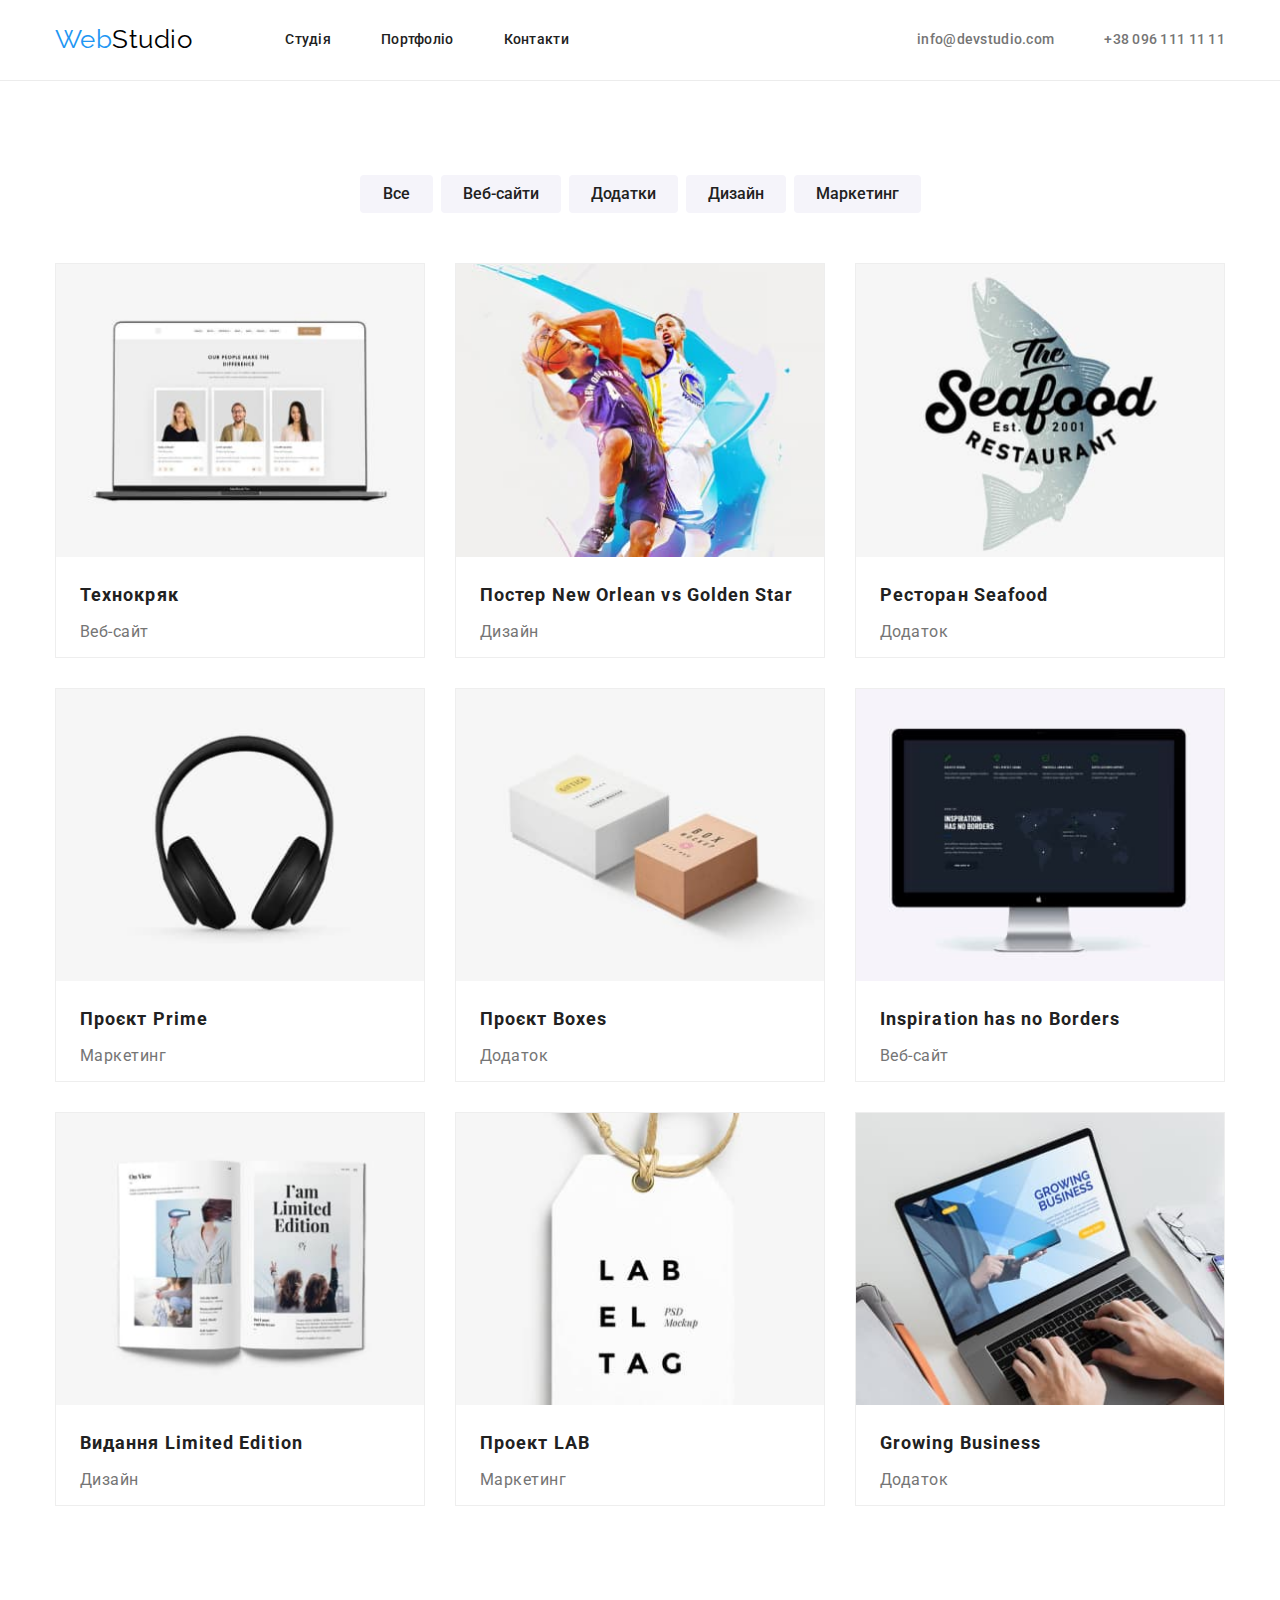
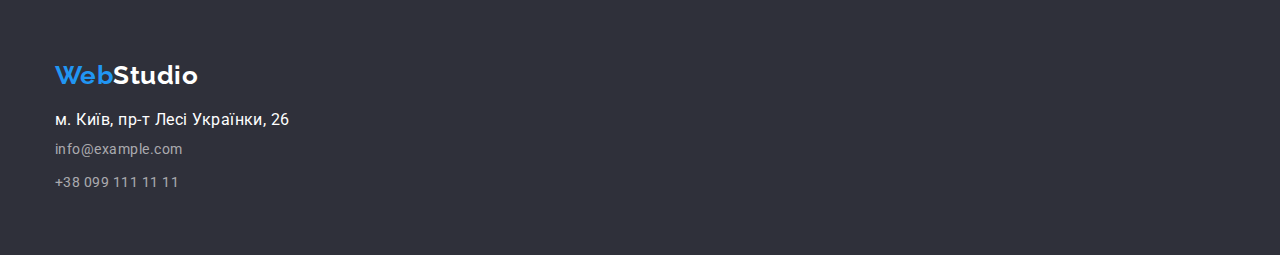
==== commit 2b5cedbd: "доробив дз" ====
--- a/portfolio.html
+++ b/portfolio.html
@@ -44,64 +44,91 @@
                 <li class="picture">
                     <a class="project-item" target="_blank" rel="noopener noreferrer nofollow" href="#">
                         <img width="370" src="./images/note(1).jpg" alt="комп'ютер">
-                        <h2 class="project-name">Технокряк</h2>
-                        <p class="project-text">Веб-сайт</p>
+                        <div class="about-project">
+                            <h2 class="project-name">Технокряк</h2>
+                            <p class="project-text">Веб-сайт</p>
+                        </div>
+                        
                     </a>
                 </li>
                 <li class="picture">
                     <a class="project-item" target="_blank" rel="noopener noreferrer nofollow" href="#">
                         <img width="370" src="./images/basket.jpg" alt="баскетбольна-команда">
-                        <h2 class="project-name">Постер New Orlean vs Golden Star</h2>
-                        <p class="project-text">Дизайн</p>
+                        <div class="about-project">
+                            <h2 class="project-name">Постер New Orlean vs Golden Star</h2>
+                            <p class="project-text">Дизайн</p>
+                        </div>
+                        
                     </a>
                 </li>
                 <li class="picture">
                     <a class="project-item" target="_blank" rel="noopener noreferrer nofollow" href="#">
                         <img width="370" src="./images/seafood.jpg" alt="ресторан">
-                        <h2 class="project-name">Ресторан Seafood</h2>
-                        <p class="project-text">Додаток</p>
+                        <div class="about-project">
+                            <h2 class="project-name">Ресторан Seafood</h2>
+                            <p class="project-text">Додаток</p>
+                        </div>
+                        
                     </a>
                 </li>
                 <li class="picture">
                     <a class="project-item" target="_blank" rel="noopener noreferrer nofollow" href="#">
                         <img width="370" src="./images/headphone.jpg" alt="навушники">
-                        <h2 class="project-name">Проєкт Prime</h2>
-                        <p class="project-text">Маркетинг</p>
+                        <div class="about-project">
+                            <h2 class="project-name">Проєкт Prime</h2>
+                            <p class="project-text">Маркетинг</p>
+                        </div>
+                        
                     </a>
                 </li>
                 <li class="picture">
                     <a class="project-item" target="_blank" rel="noopener noreferrer nofollow" href="#">
                         <img width="370" src="./images/box.jpg" alt="коробки">
-                        <h2 class="project-name">Проєкт Boxes</h2>
-                        <p class="project-text">Додаток</p>
+                        <div class="about-project">
+                            <h2 class="project-name">Проєкт Boxes</h2>
+                            <p class="project-text">Додаток</p>
+                        </div>
+                        
                     </a>
                 </li>
                 <li class="picture">
                     <a class="project-item" target="_blank" rel="noopener noreferrer nofollow" href="#">
                         <img width="370" src="./images/screen.jpg" alt="екран">
-                        <h2 class="project-name">Inspiration has no Borders</h2>
-                        <p class="project-text">Веб-сайт</p>
+                        <div class="about-project">
+                            <h2 class="project-name">Inspiration has no Borders</h2>
+                            <p class="project-text">Веб-сайт</p>
+                        </div>
+                        
                     </a>
                 </li>
                 <li class="picture">
                     <a class="project-item" target="_blank" rel="noopener noreferrer nofollow" href="#">
                         <img width="370" src="./images/note(7).jpg" alt="журнал">
-                        <h2 class="project-name">Видання Limited Edition</h2>
-                        <p class="project-text">Дизайн</p>
+                        <div class="about-project">
+                            <h2 class="project-name">Видання Limited Edition</h2>
+                            <p class="project-text">Дизайн</p>
+                        </div>
+                        
                     </a>
                 </li>
                 <li class="picture">
                     <a class="project-item" target="_blank" rel="noopener noreferrer nofollow" href="#">
                         <img width="370" src="./images/journal.jpg" alt="лейбл">
-                        <h2 class="project-name">Проект LAB</h2>
-                        <p class="project-text">Маркетинг</p>
+                        <div class="about-project">
+                            <h2 class="project-name">Проект LAB</h2>
+                            <p class="project-text">Маркетинг</p>
+                        </div>
+                        
                     </a>
                 </li>
                 <li class="picture">
                     <a class="project-item" target="_blank" rel="noopener noreferrer nofollow" href="#">
                         <img width="370" src="./images/note(9).jpg" alt="комп'ютер">
-                        <h2 class="project-name">Growing Business</h2>
-                        <p class="project-text">Додаток</p>
+                        <div class="about-project">
+                            <h2 class="project-name">Growing Business</h2>
+                            <p class="project-text">Додаток</p>
+                        </div>
+                        
                     </a>
                 </li>
             </ul>
--- a/css/styles.css
+++ b/css/styles.css
@@ -35,7 +35,14 @@
       clip-path: inset(50%);
       margin: -1px;
   } 
+img {
+    display: block;
+    max-width: 100%;
+    height: auto;
+
+}
 /* container */
+
 .container{
     width: 1200px;
     padding-left: 15px;
@@ -47,6 +54,7 @@
     /* outline: solid tomato; */
 
 }
+
 /* акцент */
 .web,
 .page-nav,
@@ -130,10 +138,13 @@
 
 /* hero-page */
 .hero {
+    padding-top: 200px;
+    padding-bottom: 200px;
     background-color: var(--brandnew-color);
     text-align: center;
     
 }
+
 .hero .title {
 
     width: 694px;
@@ -151,6 +162,7 @@
     text-transform: uppercase;
 
 }
+
 .buy-button {
     letter-spacing: 0.06em;
     font-weight: 700;
@@ -172,7 +184,9 @@
     box-shadow: 0px 4px 4px rgba(0, 0, 0, 0.15);
     border-radius: 4px;
 }
+
 /* main index*/
+
 .section {
     padding-top: 94px;
     padding-bottom: 94px;
@@ -189,6 +203,8 @@
     font-weight: 400;
     font-size: 14px;
     line-height: 1.71;
+
+    /* width: 270px; */
 }
 .features-item .title {
     margin-top: 0px;
@@ -205,6 +221,7 @@
 .features-list {
     display: flex;
 }
+
 .title-example{
     margin-top: 0px;
     margin-bottom: 50px;
@@ -239,7 +256,6 @@
     display: flex;
 }
 .item-team{
-    padding-bottom: 30px;
     background-color: var(--hero-text-color);
     box-shadow: 0px 1px 3px rgba(0, 0, 0, 0.12), 0px 1px 1px rgba(0, 0, 0, 0.14), 0px 2px 1px rgba(0, 0, 0, 0.2);
     border-radius: 0px 0px 4px 4px;
@@ -247,12 +263,18 @@
 }
 .item-team + .item-team {
     margin-left: 30px;
+}
+.about-person {
+    padding: 30px;
 }
 .person{
     font-weight: 500;
     font-size: 16px;
     line-height: 1.18;
     text-align: center;
+
+    margin-bottom: 10px;
+    margin-top: 0;
 }
 .position{
     font-weight: 500;
@@ -260,6 +282,10 @@
     line-height: 1.18;
     text-align: center; 
 }
+.no-padding{
+    padding-bottom: 0;
+}
+
 /* footer */
 .footer{
     padding-top: 60px;
@@ -299,14 +325,17 @@
     font-family: 'Raleway', sans-serif
     
 }
+
 /* портфоліо */
 .project-list {
+   
     margin-bottom: 50px;
     display: flex;
     justify-content: center;
 }
 
 .project-button {
+    padding: 6px 22px;
     display: inline-block;
     min-width: 73px;
     min-height: 38px;
@@ -320,7 +349,6 @@
     line-height: 1.62;
     text-align: center;
     cursor: pointer;
-    box-shadow: 0px 3px 1px rgba(0, 0, 0, 0.1), 0px 1px 2px rgba(0, 0, 0, 0.08), 0px 2px 2px rgba(0, 0, 0, 0.12);
     border-radius: 4px;
 }
 .project-list .item + .item {
@@ -328,25 +356,18 @@
 }
 .project-button:hover,
 .project-button:focus {
+    box-shadow: 0px 3px 1px rgba(0, 0, 0, 0.1), 0px 1px 2px rgba(0, 0, 0, 0.08), 0px 2px 2px rgba(0, 0, 0, 0.12);
     background-color: var(--brand-color);
     color: var(--hero-text-color);
 }
 
 .picture {
-    border-left: 1px solid var(--grey-color);
-    border-right: 1px solid var(--grey-color); 
-
-    border-bottom: 1px solid var(--grey-color);
+    border: 1px solid var(--grey-color);
+
     width: 370px;
     margin-right: 30px;
     margin-bottom: 30px;
 }
-.picture:nth-child(3n){
-    margin-right: 0;
-}
-.picture:nth-last-child(-n + 3){
-    margin-bottom: 0;
-}
 
 
 .picture-list{
@@ -354,10 +375,13 @@
 
     display: flex;
     flex-wrap: wrap;
+
+    margin-bottom: -30px;
+    margin-right: -30px;
 }
 .project-name{
     display: inline-block;
-    margin-top: 20px;
+    margin-top: 0;
     margin-bottom: 4px;
 
     font-weight: 700;
@@ -377,9 +401,15 @@
     color: var(--text-color);
 }
 .project-item {
+    text-align: start;
     display: inline-block;
 
     padding-bottom: 10px;
 
     text-decoration: none;
 }
+.about-project {
+    margin-left: 24px;
+    margin-top: 20px;
+    display: inline-block;
+}
